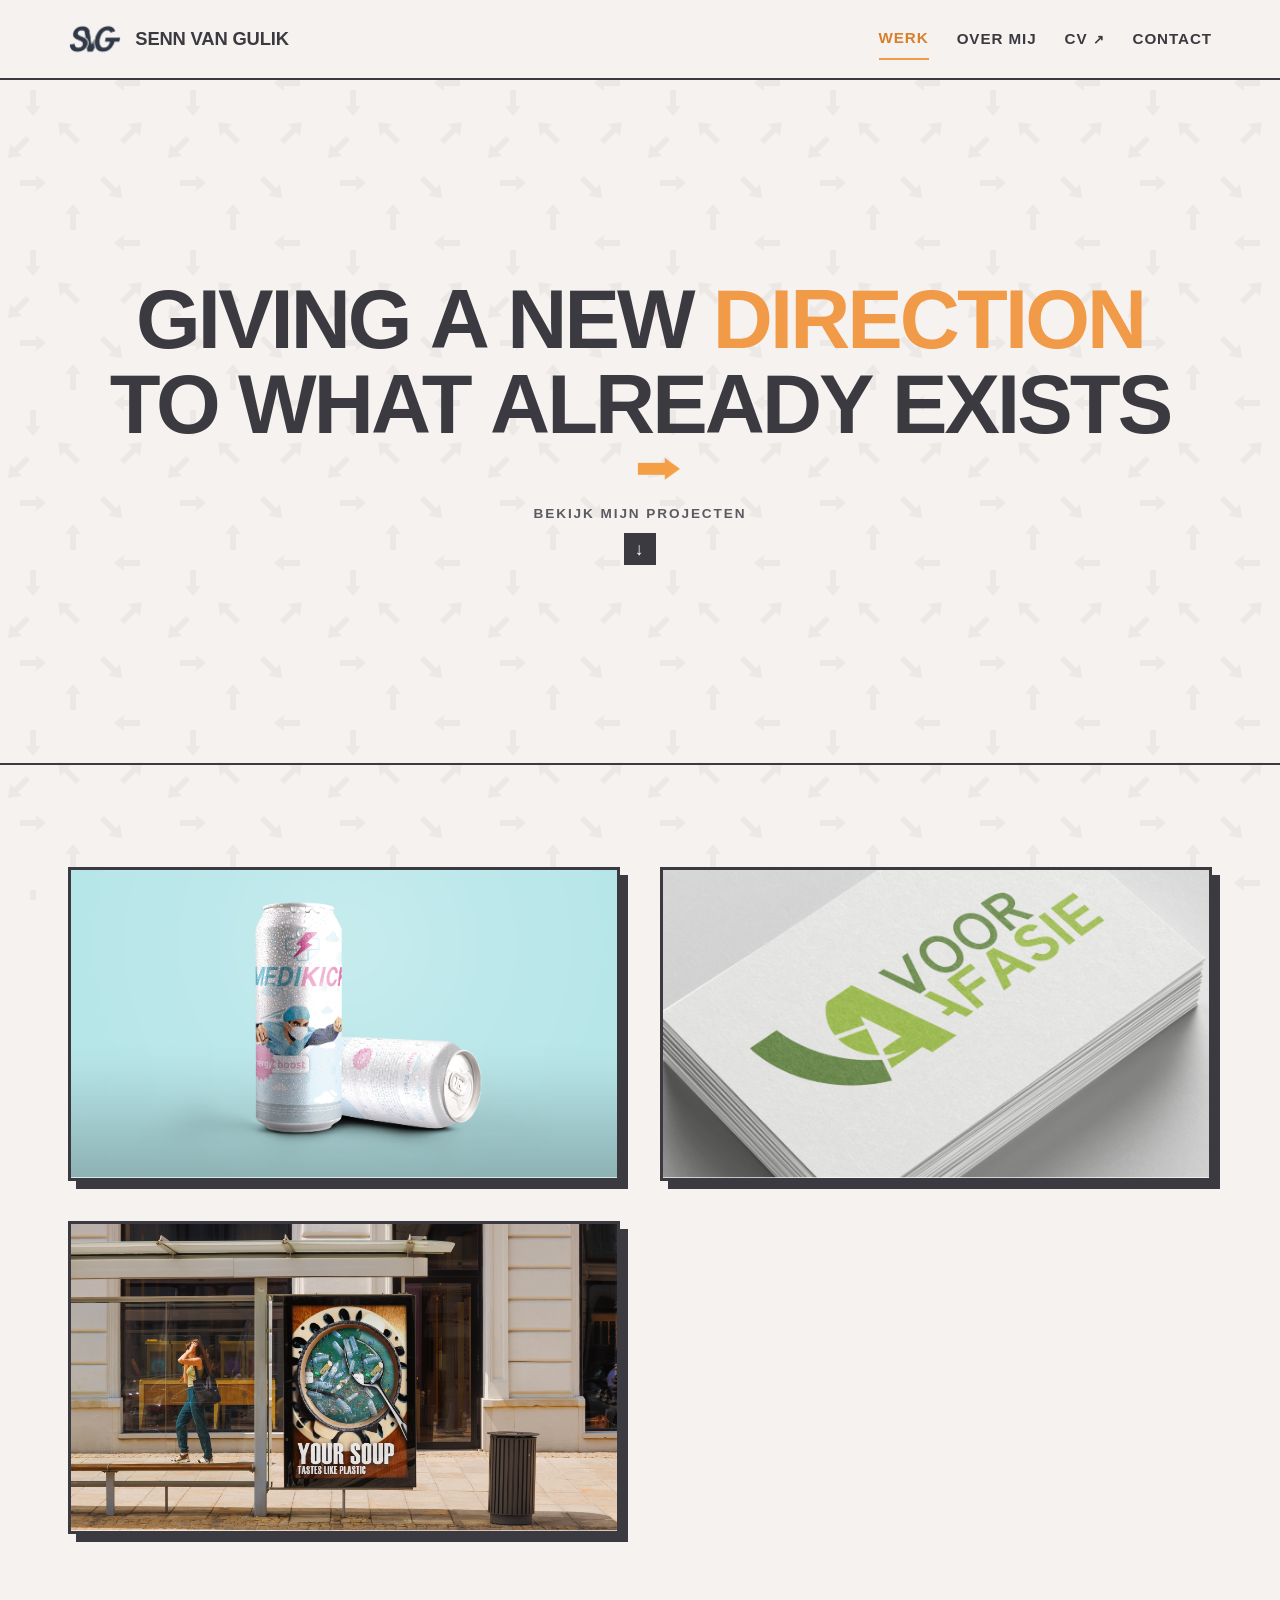
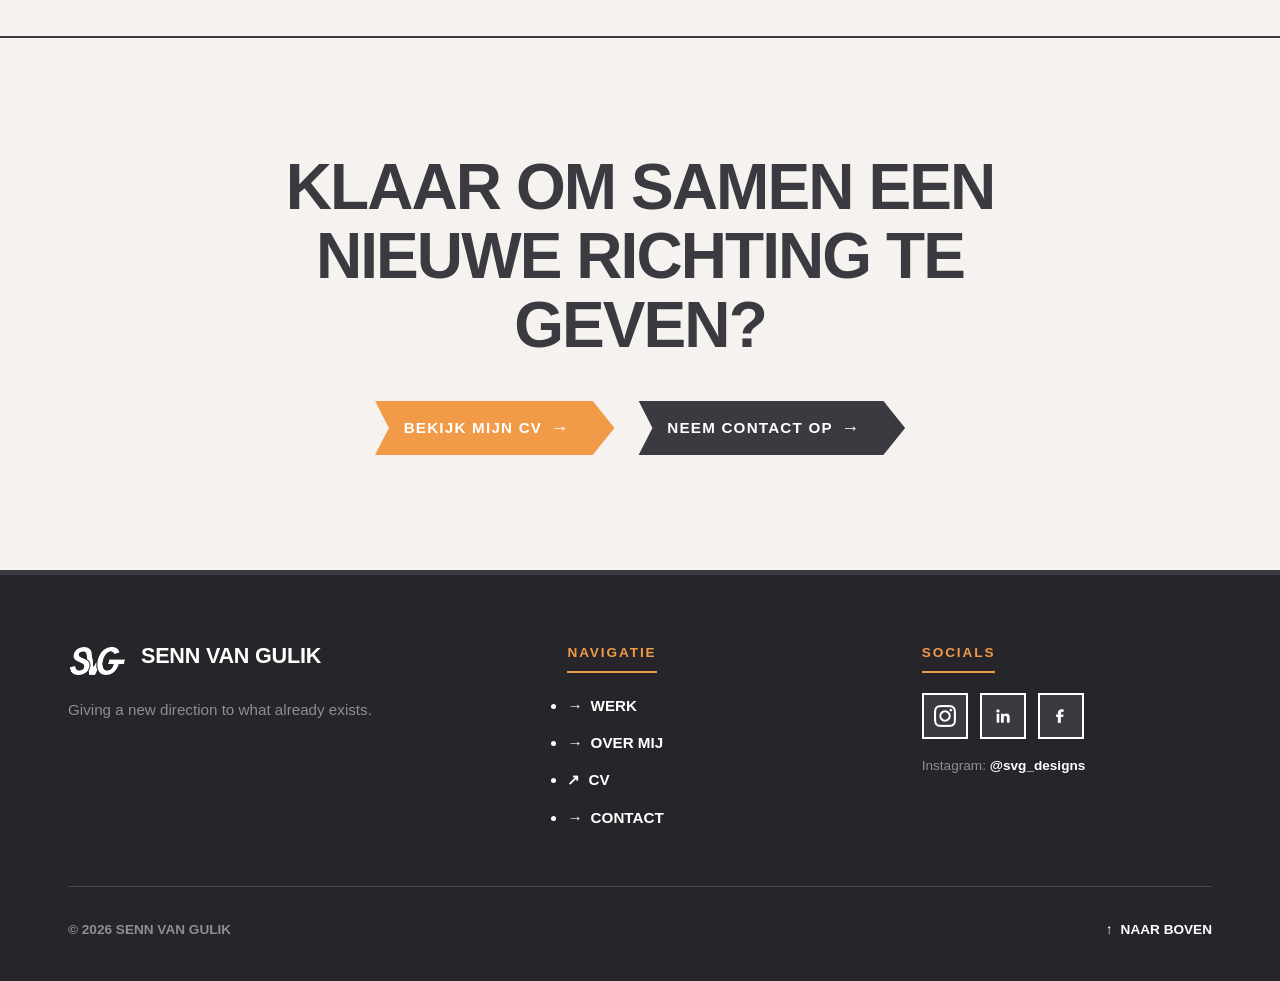
==== index.html @ 73ef1b49 "Add files via upload" ====
<!DOCTYPE html>
<html lang="nl">
<head>
  <meta charset="UTF-8">
  <meta name="viewport" content="width=device-width, initial-scale=1.0">
  <title>Portfolio — Senn van Gulik</title>
  <meta name="description" content="Portfolio van Senn van Gulik. CMD student aan Avans Hogeschool Breda. Branding, logo design en digitale vormgeving.">
  
  <!-- Favicon -->
  <link rel="icon" type="image/png" href="Images/Logo/Logo.png">
  
  <!-- Stylesheet -->
  <link rel="stylesheet" href="css/style.css">
</head>
<body>

  <!-- Site Header (Layout: Logo – name next to logo | Werk – Over mij – CV - contact) -->
  <header class="site-header">
    <div class="container nav-container">
      <!-- Left: Logo – name next to logo -->
      <a href="index.html" class="brand-identity" aria-label="Senn van Gulik Homepage">
        <img src="Images/Logo/Logo.png" alt="SvG Logo" class="brand-logo-img">
        <span class="brand-name">Senn van Gulik</span>
      </a>

      <!-- Right: Werk – Over mij – CV - contact -->
      <nav class="nav-menu-desktop" aria-label="Hoofdnavigatie">
        <a href="#werk" class="nav-item-link active">Werk</a>
        <a href="about.html" class="nav-item-link">Over mij</a>
        <!-- CV Direct Link -->
        <a href="https://drive.google.com/file/d/1XW_Pcqpf7AUBsDqbniWq784pTi9UEm8H/view?usp=sharing" target="_blank" rel="noopener noreferrer" class="nav-item-link cv-link">
          CV <span style="font-size: 0.85em;">↗</span>
        </a>
        <a href="contact.html" class="nav-item-link">Contact</a>
      </nav>

      <!-- Mobile Toggle -->
      <button class="mobile-toggle" aria-label="Menu openen" aria-expanded="false" aria-controls="mobileMenu">
        <span></span>
        <span></span>
        <span></span>
      </button>
    </div>
  </header>

  <!-- Mobile Menu -->
  <div id="mobileMenu" class="mobile-menu" aria-hidden="true">
    <nav class="mobile-nav-links">
      <a href="#werk" class="mobile-nav-item active">Werk</a>
      <a href="about.html" class="mobile-nav-item">Over mij</a>
      <a href="https://drive.google.com/file/d/1XW_Pcqpf7AUBsDqbniWq784pTi9UEm8H/view?usp=sharing" target="_blank" rel="noopener noreferrer" class="mobile-nav-item">
        CV ↗
      </a>
      <a href="contact.html" class="mobile-nav-item">Contact</a>
    </nav>
  </div>

  <main>
    <!-- Center Hero Section: Just the sentence in the center -->
    <section class="hero-center-stage">
      <div class="container">
        <h1 class="hero-statement-center">
          <span class="interactive-word">giving</span> 
          <span class="interactive-word">a</span> 
          <span class="interactive-word">new</span> 
          <span class="interactive-word word-direction">direction</span> 
          <span class="interactive-word">to</span> 
          <span class="interactive-word">what</span> 
          <span class="interactive-word">already</span> 
          <span class="interactive-word">exists</span>
        </h1>

        <a href="#werk" class="scroll-indicator-arrow">
          <span>Bekijk mijn projecten</span>
            <div class="down-arrow-symbol">↓</div>
        </a>
      </div>
    </section>

<!-- PROJECTEN -->
<section id="werk" class="featured-project-section">
  <div class="container project-grid">
    

    <!-- START PROJECT 1 -->
    <article class="project-stage-card">

      <div class="project-visual-column">
        <img 
          src="Images/Projects/Firsdrank blikje/MAIN.png" 
          alt="Medikick 0% suiker frisdrank blikje ontwerp" 
          class="project-visual-img"
        >

        <div class="project-overlay">

          <div class="project-overlay-content">
            <div class="project-overlay-info">

              <h2 class="project-display-title">
                Medikick Frisdrank
              </h2>

              <div class="project-tags-list">
                <span class="tag-brick">verpakkingsontwerp</span>
                <span class="tag-brick">Photoshop</span>
                <span class="tag-brick">Illustrator</span>
              </div>

            </div>

            <a href="project.html" class="btn-arrow-shape btn-arrow-orange">
              <span class="fefef">→</span>
            </a>
          </div>

        </div>
      </div>

    </article>
    <!-- EINDE PROJECT 1 -->


    <!-- START PROJECT 2 -->
    <article class="project-stage-card">

      <div class="project-visual-column">
        <img 
          src="Images/Projects/Voor Afasie/Proces (3).jpg" 
          alt="Logo ontwerp Voor Afasie" 
          class="project-visual-img"
        >

        <div class="project-overlay">

          <div class="project-overlay-content">
            <div class="project-overlay-info">

              <h2 class="project-display-title">
                Voor Afasie logo
              </h2>

              <div class="project-tags-list">
                <span class="tag-brick">Logo design</span>
                <span class="tag-brick">Branding</span>
                <span class="tag-brick">Illustrator</span>
              </div>

            </div>

            <a href="project VoorAfasie.html" class="btn-arrow-shape btn-arrow-orange">
              <span class="fefef">→</span>
            </a>
          </div>

        </div>
      </div>

    </article>
    <!-- EINDE PROJECT 2 -->


    <!-- START PROJECT 3 -->
    <article class="project-stage-card">

      <div class="project-visual-column">
        <img 
          src="Images/Projects/Plastic Soep/MAIN.jpg" 
          alt="Poster STOP plastic soep campagne" 
          class="project-visual-img"
        >

        <div class="project-overlay">

          <div class="project-overlay-content">
            <div class="project-overlay-info">

              <h2 class="project-display-title">
                Plastic Soep campagne
              </h2>

              <div class="project-tags-list">
                <span class="tag-brick">Fotografie</span>
                <span class="tag-brick">Photoshop</span>
                <span class="tag-brick">Illustrator</span>
              </div>

            </div>

            <a href="project soep.html" class="btn-arrow-shape btn-arrow-orange">
              <span class="fefef">→</span>
            </a>
          </div>

        </div>
      </div>

    </article>
    <!-- EINDE PROJECT 3 -->

  </div>
</section>
    
    <!-- Scroll down further: Final CTA Section -->
    <section class="final-cta-section">
      <div class="container">
        <h2 class="final-cta-title">
          Klaar om samen een nieuwe richting te geven?
        </h2>

        <!-- Arrow Shaped Buttons to CV and Contact -->
        <div class="cta-button-group">
          <!-- Button to CV (Google Drive link) -->
          <a 
            href="https://drive.google.com/file/d/1XW_Pcqpf7AUBsDqbniWq784pTi9UEm8H/view?usp=sharing" 
            target="_blank" 
            rel="noopener noreferrer" 
            class="btn-arrow-shape btn-arrow-orange"
          >
            Bekijk mijn CV <span class="btn-arrow-icon">→</span>
          </a>

          <!-- Button to Contact page -->
          <a href="contact.html" class="btn-arrow-shape btn-arrow-dark">
            Neem contact op <span class="btn-arrow-icon">→</span>
          </a>
        </div>
      </div>
    </section>
  </main>

  <!-- Footer (Kept same with social links) -->
  <footer class="site-footer-sharp">
    <div class="container">
      <div class="footer-columns-grid">
        <div>
          <div style="display: flex; align-items: center; gap: 0.85rem; margin-bottom: 1rem;">
            <img src="Images/Logo/Logo.png" alt="SvG Logo" style="height: 42px; filter: brightness(0) invert(1);">
            <div class="footer-brand-title">Senn van Gulik</div>
          </div>
          <p class="footer-brand-text">
            Giving a new direction to what already exists.
          </p>
        </div>

        <div>
          <span class="footer-col-header">Navigatie</span>
          <ul class="footer-nav-links-sharp">
            <li><a href="index.html#werk" class="footer-nav-item"><span>→</span> Werk</a></li>
            <li><a href="about.html" class="footer-nav-item"><span>→</span> Over mij</a></li>
            <li>
              <a href="https://drive.google.com/file/d/1XW_Pcqpf7AUBsDqbniWq784pTi9UEm8H/view?usp=sharing" target="_blank" rel="noopener noreferrer" class="footer-nav-item">
                <span>↗</span> CV
              </a>
            </li>
            <li><a href="contact.html" class="footer-nav-item"><span>→</span> Contact</a></li>
          </ul>
        </div>

        <div>
          <span class="footer-col-header">Socials</span>
          <div class="footer-social-row" style="margin-bottom: 1rem;">
            <a href="https://www.instagram.com/svg_designs/" target="_blank" rel="noopener noreferrer" class="footer-social-sharp-btn" aria-label="Instagram">
              <img src="Images/Icons/Socials_Instagram.png" alt="Instagram">
            </a>
            <a href="https://nl.linkedin.com/in/senn-van-gulik-68927a341" target="_blank" rel="noopener noreferrer" class="footer-social-sharp-btn" aria-label="LinkedIn">
              <img src="Images/Icons/Socials_Linkedin.png" alt="LinkedIn">
            </a>
            <a href="https://www.facebook.com/share/19ZWGFJ9d8/" target="_blank" rel="noopener noreferrer" class="footer-social-sharp-btn" aria-label="Facebook">
              <img src="Images/Icons/Socials_Facebook.png" alt="Facebook">
            </a>
          </div>
          <p style="font-size: 0.85rem; color: var(--color-gray);">
            Instagram: <strong style="color: #FFFFFF;">@svg_designs</strong>
          </p>
        </div>
      </div>

      <div class="footer-bottom-line">
        <div>
          &copy; <span id="yearSpan">2024</span> Senn van Gulik
        </div>
        <a href="#top" id="backToTopBtn" class="back-to-top-sharp">
          <span>↑</span> Naar boven
        </a>
      </div>
    </div>
  </footer>

  <!-- Scripts -->
  <script src="js/projects.js"></script>
  <script src="js/main.js"></script>
  <script>
    document.getElementById('yearSpan').textContent = new Date().getFullYear();
  </script>
</body>
</html>
---- css/style.css ----
/* ==========================================================================
   SENN VAN GULIK — PORTFOLIO DESIGN SYSTEM
   "giving a new direction to what already exists"
   Strictly Zero Rounded Corners | Random Arrow Background | Arrow-Shaped Buttons
   ========================================================================== */

:root {
  /* Styleguide Color Palette */
  --color-orange: #F19A48;
  --color-orange-hover: #F2BE90;
  --color-orange-dark: #D87F2B;
  
  --color-dark: #3A3A40;
  --color-dark-deep: #25252A;
  --color-dark-muted: #5A5A62;
  
  --color-bg: #F5F2EF;
  --color-bg-alt: #EAE6E1;
  --color-surface: #FFFFFF;
  --color-surface-tint: #EFECDB;
  
  --color-gray: #8F8E91;
  --color-border: #3A3A40;
  --color-border-subtle: rgba(58, 58, 64, 0.18);

  /* Typography */
  --font-main: 'Segoe UI Variable', 'Segoe UI', -apple-system, BlinkMacSystemFont, Arial, sans-serif;
  
  /* Layout */
  --container-max: 1240px;
  --container-pad: clamp(1.25rem, 4vw, 3rem);
  --header-height: 80px;

  /* Transitions */
  --transition-fast: 0.18s cubic-bezier(0.2, 0, 0, 1);
  --transition-normal: 0.3s cubic-bezier(0.2, 0, 0, 1);
}

::-moz-selection { /* Code for Firefox */
  color: #F19A48;
  background: #3A3A40;
}

::selection {
  color: #F19A48;
  background: #3A3A40;
}
/* ==========================================================================
   GLOBAL RESET — STRICT ZERO BORDER RADIUS
   ========================================================================== */
*, *::before, *::after {
  box-sizing: border-box;
  margin: 0;
  padding: 0;
  border-radius: 0 !important; /* No rounded corners anywhere */
}

html {
  font-size: 16px;
  scroll-behavior: smooth;
  -webkit-text-size-adjust: 100%;
  background-color: var(--color-bg);
}

body {
  font-family: var(--font-main);
  background-color: var(--color-bg);
  color: var(--color-dark);
  line-height: 1.6;
  font-weight: 400;
  overflow-x: hidden;
  min-height: 100vh;
  display: flex;
  flex-direction: column;
  position: relative;
}

/* ==========================================================================
   BACKGROUND: PATTERN OF ARROWS POINTING IN RANDOM DIRECTIONS
   ========================================================================== */
body::before {
  content: '';
  position: fixed;
  inset: 0;
  /* SVG pattern containing arrows pointing in multiple random directions: up, down, left, right, diagonals */
  background-image: url("data:image/svg+xml,%3Csvg xmlns='http://www.w3.org/2000/svg' width='160' height='160' viewBox='0 0 160 160'%3E%3Cg fill='%233A3A40' opacity='0.055'%3E%3C!-- Arrow 1: Pointing Right --%3E%3Cpath d='M20 20 L36 20 L36 15 L46 23 L36 31 L36 26 L20 26 Z'/%3E%3C!-- Arrow 2: Pointing Down-Right (Diagonal) --%3E%3Cpath d='M100 20 L112 32 L108 36 L122 38 L120 24 L116 28 L104 16 Z'/%3E%3C!-- Arrow 3: Pointing Up --%3E%3Cpath d='M70 70 L70 54 L65 54 L73 44 L81 54 L76 54 L76 70 Z'/%3E%3C!-- Arrow 4: Pointing Left --%3E%3Cpath d='M140 80 L124 80 L124 75 L114 83 L124 91 L124 86 L140 86 Z'/%3E%3C!-- Arrow 5: Pointing Down --%3E%3Cpath d='M30 90 L30 106 L25 106 L33 116 L41 106 L36 106 L36 90 Z'/%3E%3C!-- Arrow 6: Pointing Up-Left (Diagonal) --%3E%3Cpath d='M80 140 L68 128 L72 124 L58 122 L60 136 L64 132 L76 144 Z'/%3E%3C!-- Arrow 7: Pointing Up-Right (Diagonal) --%3E%3Cpath d='M120 140 L132 128 L128 124 L142 122 L140 136 L136 132 L124 144 Z'/%3E%3C!-- Arrow 8: Pointing Down-Left (Diagonal) --%3E%3Cpath d='M30 140 L18 152 L22 156 L8 158 L10 144 L14 148 L26 136 Z'/%3E%3C/g%3E%3C/svg%3E");
  background-repeat: repeat;
  background-size: 160px 160px;
  pointer-events: none;
  z-index: 0;
}

main, header, footer, section {
  position: relative;
  z-index: 1;
}

img, picture, svg, video {
  display: block;
  max-width: 100%;
  height: auto;
}

a {
  color: inherit;
  text-decoration: none;
  transition: color var(--transition-fast), background-color var(--transition-fast);
}

button, input, textarea, select {
  font: inherit;
  color: inherit;
  border: none;
  background: none;
}

button {
  cursor: pointer;
}

/* Accessibility Focus */
:focus-visible {
  outline: 3px solid var(--color-orange) !important;
  outline-offset: 2px !important;
}

/* Container */
.container {
  width: 100%;
  max-width: var(--container-max);
  margin-inline: auto;
  padding-inline: var(--container-pad);
}

/* ==========================================================================
   HEADER (EXACT LAYOUT: Logo – name next to logo | Werk – Over mij – CV - contact)
   ========================================================================== */
.site-header {
  position: sticky;
  top: 0;
  z-index: 200;
  height: var(--header-height);
  background: rgba(245, 242, 239, 0.96);
  border-bottom: 2px solid var(--color-border);
  backdrop-filter: blur(10px);
}

.nav-container {
  height: 100%;
  display: flex;
  align-items: center;
  justify-content: space-between;
}

/* Left: Logo – name next to logo */
.brand-identity {
  display: flex;
  align-items: center;
  gap: 0.85rem;
}

.brand-logo-img {
  height: 38px;
  width: auto;
  object-fit: contain;
  transition: transform var(--transition-fast);
}

.brand-identity:hover .brand-logo-img {
  transform: rotate(180deg); /* Unexpected directional twist */
}

.brand-name {
  font-size: 1.15rem;
  font-weight: 900;
  text-transform: uppercase;
  letter-spacing: -0.01em;
  color: var(--color-dark);
}

/* Right: Werk – Over mij – CV – contact */
.nav-menu-desktop {
  display: flex;
  align-items: center;
  gap: 1.75rem;
}

.nav-item-link {
  font-size: 0.95rem;
  font-weight: 800;
  text-transform: uppercase;
  letter-spacing: 0.06em;
  color: var(--color-dark);
  position: relative;
  padding-block: 0.5rem;
  transition: color var(--transition-fast);
}

.nav-item-link:hover {
  color: var(--color-orange);
}

.nav-item-link.active {
  color: var(--color-orange-dark);
  border-bottom: 2px solid var(--color-orange);
}

.nav-item-link.cv-link {
  color: var(--color-dark);
}

.nav-item-link.cv-link:hover {
  color: var(--color-orange);
}

/* Mobile Toggle */
.mobile-toggle {
  display: none;
  width: 44px;
  height: 44px;
  padding: 10px;
  flex-direction: column;
  justify-content: space-between;
  border: 2px solid var(--color-dark);
  background: var(--color-surface);
}

.mobile-toggle span {
  display: block;
  height: 3px;
  width: 100%;
  background-color: var(--color-dark);
  transition: transform var(--transition-fast), opacity var(--transition-fast);
}

.mobile-toggle.is-active span:nth-child(1) {
  transform: translateY(7px) rotate(45deg);
}
.mobile-toggle.is-active span:nth-child(2) {
  opacity: 0;
}
.mobile-toggle.is-active span:nth-child(3) {
  transform: translateY(-7px) rotate(-45deg);
}

/* Mobile Drawer */
.mobile-menu {
  position: fixed;
  top: var(--header-height);
  left: 0;
  right: 0;
  bottom: 0;
  background: var(--color-bg);
  border-top: 2px solid var(--color-dark);
  z-index: 190;
  display: flex;
  flex-direction: column;
  padding: 2.5rem var(--container-pad);
  transform: translateX(100%);
  transition: transform var(--transition-normal);
  overflow-y: auto;
}

.mobile-menu.is-open {
  transform: translateX(0);
}

.mobile-nav-links {
  display: flex;
  flex-direction: column;
  gap: 1rem;
}

.mobile-nav-item {
  font-size: 1.6rem;
  font-weight: 900;
  text-transform: uppercase;
  color: var(--color-dark);
  padding: 0.85rem 1.25rem;
  border: 2px solid var(--color-dark);
  background: var(--color-surface);
  display: flex;
  align-items: center;
  justify-content: space-between;
}

.mobile-nav-item.active {
  background: var(--color-dark);
  color: #FFFFFF;
}

/* ==========================================================================
   BUTTONS: SHAPED AS ARROWS THAT FLIP DIRECTION ON HOVER
   ========================================================================== */

/* The button container is shaped like an arrow pointing to the RIGHT */
.btn-arrow-shape {
  display: inline-flex;
  align-items: center;
  justify-content: center;
  position: relative;
  padding: 0.95rem 2.8rem 0.95rem 1.8rem;
  font-size: 0.95rem;
  font-weight: 900;
  text-transform: uppercase;
  letter-spacing: 0.08em;
  border: none;
  cursor: pointer;
  user-select: none;
  /* Arrow shape pointing RIGHT */
  clip-path: polygon(0% 0%, calc(100% - 22px) 0%, 100% 50%, calc(100% - 22px) 100%, 0% 100%, 14px 50%);
  transition: transform 0.26s cubic-bezier(0.34, 1.56, 0.64, 1), 
              clip-path 0.26s cubic-bezier(0.34, 1.56, 0.64, 1), 
              background-color var(--transition-fast), 
              color var(--transition-fast);
}

.btn-arrow-orange {
  background-color: var(--color-orange);
  color: #FFFFFF;
}

.btn-arrow-dark {
  background-color: var(--color-dark);
  color: #FFFFFF;
}

/* UNEXPECTED RESULT: On hover, the arrow shape FLIPS TO POINT IN THE OPPOSITE DIRECTION (LEFT)! */
.btn-arrow-shape:hover {
  /* Morph arrow shape from pointing RIGHT to pointing LEFT */
  clip-path: polygon(22px 0%, 100% 0%, calc(100% - 14px) 50%, 100% 100%, 22px 100%, 0% 50%);
  padding: 0.95rem 1.8rem 0.95rem 2.8rem;
  transform: translateX(-4px);
}

.btn-arrow-orange:hover {
  background-color: var(--color-dark);
  color: var(--color-orange);
}

.btn-arrow-dark:hover {
  background-color: var(--color-orange);
  color: var(--color-dark);
}

.btn-arrow-shape .btn-arrow-icon {
  display: inline-block;
  margin-left: 0.5rem;
  font-size: 1.2em;
  line-height: 1;
  transition: transform 0.26s cubic-bezier(0.34, 1.56, 0.64, 1);
}

/* The arrow glyph inside also flips 180 degrees */
.btn-arrow-shape:hover .btn-arrow-icon {
  transform: rotate(180deg);
}

/* ==========================================================================
   LANDING PAGE: CENTER HERO ("giving a new direction to what already exists")
   ========================================================================== */
.hero-center-stage {
  min-height: calc(85vh - var(--header-height));
  display: flex;
  align-items: center;
  justify-content: center;
  text-align: center;
  padding-block: 4rem;
  border-bottom: 2px solid var(--color-border);
  position: relative;
}

.hero-statement-center {
  font-size: clamp(2.8rem, 6.5vw, 6.2rem);
  font-weight: 900;
  line-height: 1.02;
  letter-spacing: -0.035em;
  text-transform: uppercase;
  color: var(--color-dark);
  max-width: 1080px;
  margin-inline: auto;
}

/* Interactive Unexpected Direction Shifts on Words */
.interactive-word {
  display: inline-block;
  position: relative;
  transition: transform 0.22s cubic-bezier(0.34, 1.56, 0.64, 1), color var(--transition-fast);
  cursor: default;
}

.interactive-word:hover {
  color: var(--color-orange);
  transform: translateY(-8px) rotate(-3deg);
}

.interactive-word.word-direction {
  color: var(--color-orange);
  position: relative;
}

.interactive-word.word-direction:hover {
  transform: scale(1.06) rotate(4deg);
  color: var(--color-dark);
}

.scroll-indicator-arrow {
  margin-top: 3.5rem;
  display: inline-flex;
  flex-direction: column;
  align-items: center;
  gap: 0.5rem;
  font-size: 0.85rem;
  font-weight: 900;
  text-transform: uppercase;
  letter-spacing: 0.14em;
  color: var(--color-dark-muted);
}

.scroll-indicator-arrow .down-arrow-symbol {
  width: 32px;
  height: 32px;
  background: var(--color-dark);
  color: #FFFFFF;
  display: flex;
  align-items: center;
  justify-content: center;
  font-size: 1.1rem;
  transition: transform var(--transition-fast), background-color var(--transition-fast);
}

.scroll-indicator-arrow:hover .down-arrow-symbol {
  background: var(--color-orange);
  transform: translateY(6px);
}

/* ==========================================================================
   FEATURED PROJECT SECTION — VISUELE PROJECT CARDS
   ========================================================================== */

.featured-project-section {
  padding-block: clamp(4rem, 8vw, 7rem);
  border-bottom: 2px solid var(--color-border);
}

.featured-project-section .container {
  display: grid;
  grid-template-columns: 1fr;
  gap: 2.5rem;
}

.project-section-tag {
  display: inline-block;
  font-size: 0.8rem;
  font-weight: 900;
  text-transform: uppercase;
  letter-spacing: 0.16em;
  background: var(--color-dark);
  color: #FFFFFF;
  padding: 0.35rem 0.85rem;
  margin-bottom: 1.5rem;
}

@media (min-width: 900px) {
  .featured-project-section .container {
    grid-template-columns: repeat(2, minmax(0, 1fr));
    gap: 2.5rem;
  }
}

/* ==========================================================================
   PROJECT HEADING
   ========================================================================== */

.projects-heading {
  margin-bottom: 3.5rem;
  max-width: 800px;
}

.projects-heading .project-section-tag {
  margin-bottom: 1rem;
}

.projects-heading .project-display-title {
  font-size: clamp(2.5rem, 5vw, 4.5rem);
  margin-bottom: 0.8rem;
}

.projects-heading p {
  max-width: 650px;
  font-size: 1.1rem;
  line-height: 1.6;
  color: var(--color-dark-muted);
}

/* ==========================================================================
   PROJECT CARD
   ========================================================================== */

.project-stage-card {
  position: relative;

  background: var(--color-surface);
  border: 3px solid var(--color-dark);
  box-shadow: 8px 8px 0 var(--color-dark);

  overflow: hidden;
  min-width: 0;
}

/* ==========================================================================
   PROJECT IMAGE
   ========================================================================== */

.project-visual-column {
  position: relative;

  width: 100%;
  aspect-ratio: 16 / 9;

  background: #19191C;

  overflow: hidden;
}

.project-visual-img {
  width: 100%;
  height: 100%;

  object-fit: cover;

  display: block;

  transition: transform 0.4s cubic-bezier(0.2, 0, 0, 1);
}

.project-stage-card:hover .project-visual-img {
  transform: scale(1.04);
}

/* ==========================================================================
   WITTE HOVER KAART
   ========================================================================== */

.project-overlay {
  position: absolute;

  left: 0;
  right: 0;
  bottom: 0;

  background: var(--color-surface);

  padding: 1.25rem 1.5rem;

  transform: translateY(100%);

  transition: transform 0.35s cubic-bezier(0.2, 0, 0, 1);

  z-index: 2;
}

.project-stage-card:hover .project-overlay {
  transform: translateY(0);
}

/* Inhoud van de witte kaart */
.project-overlay-content {
  display: flex;
  align-items: center;
  justify-content: space-between;

  gap: 1.5rem;
}

/* Linkerkant: titel + tags */
.project-overlay-info {
  min-width: 0;
  flex: 1;
}

/* ==========================================================================
   PROJECT TITLE
   ========================================================================== */

.project-display-title {
  font-size: clamp(1.5rem, 2.5vw, 2.4rem);

  font-weight: 900;
  text-transform: uppercase;

  letter-spacing: -0.025em;
  line-height: 1.05;

  color: var(--color-dark);

  margin-bottom: 0.65rem;
}

/* ==========================================================================
   PROJECT TAGS
   ========================================================================== */

.project-tags-list {
  display: flex;
  flex-wrap: wrap;

  gap: 0.35rem;

  margin-bottom: 0;
}

.tag-brick {
  font-size: 0.58rem;

  font-weight: 900;
  text-transform: uppercase;
  letter-spacing: 0.07em;

  padding: 0.25rem 0.5rem;

  background: var(--color-bg);
  color: var(--color-dark);

  border: 1px solid var(--color-dark);
}

/* ==========================================================================
   PIJL
   ========================================================================== */

/*
   We gebruiken dezelfde bestaande arrow-button stijl,
   maar maken hem compact zodat hij alleen als pijl werkt.
*/

.project-overlay .btn-arrow-shape {
  flex: 0 0 auto;

  width: 52px;
  height: 52px;

  padding: 0;

  font-size: 0;

  clip-path: polygon(
    0% 0%,
    calc(100% - 16px) 0%,
    100% 50%,
    calc(100% - 16px) 100%,
    0% 100%,
    12px 50%
  );
}

.project-overlay .btn-arrow-icon {
  margin: 0;

  font-size: 1.35rem;
}

/* Bestaande hover-stijl van je pijl behouden */
.project-overlay .btn-arrow-shape:hover {
  padding: 0;

  clip-path: polygon(
    16px 0%,
    100% 0%,
    calc(100% - 12px) 50%,
    100% 100%,
    16px 100%,
    0% 50%
  );
}

/* ==========================================================================
   MOBILE
   ========================================================================== */

@media (max-width: 700px) {

  .featured-project-section .container {
    gap: 2rem;
  }

  .project-visual-column {
    aspect-ratio: 16 / 10;
  }

  /*
     Op touchscreens is hover niet beschikbaar.
     Daarom staat de witte informatiekaart standaard zichtbaar.
  */
  .project-overlay {
    transform: translateY(0);
  }

  .project-display-title {
    font-size: 1.7rem;
  }

  .project-overlay-content {
    gap: 1rem;
  }

  .project-overlay .btn-arrow-shape {
    width: 46px;
    height: 46px;
  }
}

.tag-brick {
  font-size: 0.55rem;

  font-weight: 900;
  text-transform: uppercase;
  letter-spacing: 0.08em;

  padding: 0.25rem 0.5rem;

  background: var(--color-bg);
  color: var(--color-dark);

  border: 1px solid var(--color-dark);
}

/* ==========================================================================
   TABLET
   ========================================================================== */

@media (max-width: 1099px) {

  .featured-project-section .container {
    grid-template-columns: 1fr;
  }

  .project-stage-card {
    grid-template-columns: 0.9fr 1.1fr;
  }
}

/* ==========================================================================
   MOBILE
   ========================================================================== */

@media (max-width: 700px) {

  .project-stage-card {
    grid-template-columns: 1fr;
  }

  .project-visual-column {
    border-right: none;
    border-bottom: 3px solid var(--color-dark);

    aspect-ratio: 16 / 9;
    min-height: 0;
  }

  .project-content-column {
    padding: 1.5rem;
  }

  .project-display-title {
    font-size: 1.8rem;
  }

  .project-display-lead {
    font-size: 0.9rem;
  }
}

.tag-brick {
  font-size: 0.75rem;
  font-weight: 900;
  text-transform: uppercase;
  letter-spacing: 0.08em;
  padding: 0.35rem 0.75rem;
  background: var(--color-bg);
  color: var(--color-dark);
  border: 1px solid var(--color-dark);
}

/* ==========================================================================
   CTA SECTION ("Klaar om jouw merk een nieuwe richting te geven?")
   ========================================================================== */
.final-cta-section {
  padding-block: clamp(4.5rem, 9vw, 8rem);
  text-align: center;
  border-bottom: 2px solid var(--color-border);
}

.final-cta-title {
  font-size: clamp(2.4rem, 5vw, 4.4rem);
  font-weight: 900;
  text-transform: uppercase;
  letter-spacing: -0.03em;
  line-height: 1.08;
  color: var(--color-dark);
  max-width: 900px;
  margin-inline: auto;
  margin-bottom: 2.5rem;
}

.cta-button-group {
  display: flex;
  justify-content: center;
  align-items: center;
  flex-wrap: wrap;
  gap: 1.5rem;
}

/* ==========================================================================
   ABOUT ME PAGE: TRANSPARENT ME.PNG (NO SQUARE, NO FRAME, NO BACKGROUND SHAPE)
   ========================================================================== */
.about-stage-section {
  padding-block: clamp(3rem, 6vw, 5.5rem);
  border-bottom: 2px solid var(--color-border);
}

.about-columns {
  display: grid;
  grid-template-columns: 1fr;
  gap: 3.5rem;
  align-items: center;
}

@media (min-width: 900px) {
  .about-columns {
    grid-template-columns: 0.9fr 1.1fr;
    gap: 4.5rem;
  }
}

/* The transparent cutout of Me.png sitting freely on the canvas */
.about-me-image-wrap {
  display: flex;
  justify-content: center;
  align-items: center;
  position: relative;
  /* Absolutely no background, border, frame or square */
  background: transparent !important;
  border: none !important;
  box-shadow: none !important;
}

.about-me-cutout {
  width: 100%;
  max-width: 440px;
  height: auto;
  max-height: 560px;
  object-fit: contain;
  /* Pure transparent cutout */
  background: transparent !important;
  border: none !important;
  box-shadow: none !important;
  filter: drop-shadow(8px 12px 0px rgba(58, 58, 64, 0.16));
  transition: transform var(--transition-fast), filter var(--transition-fast);
}

.about-me-cutout:hover {
  transform: scale(1.02);
  filter: drop-shadow(10px 16px 0px rgba(241, 154, 72, 0.25));
}

.about-text-content {
  display: flex;
  flex-direction: column;
}

.about-display-name {
  font-size: clamp(2.6rem, 5vw, 4.2rem);
  font-weight: 900;
  text-transform: uppercase;
  letter-spacing: -0.025em;
  color: var(--color-dark);
  line-height: 1.05;
  margin-bottom: 0.5rem;
}

.about-subline {
  font-size: 1.15rem;
  font-weight: 800;
  text-transform: uppercase;
  color: var(--color-orange-dark);
  letter-spacing: 0.08em;
  margin-bottom: 1.75rem;
}

.about-human-copy {
  font-size: 1.1rem;
  line-height: 1.75;
  color: var(--color-dark);
  display: flex;
  flex-direction: column;
  gap: 1.25rem;
  margin-bottom: 2.25rem;
}

/* ==========================================================================
   PROJECT DETAIL PAGE (SINGLE PROJECT CASE STUDY)
   ========================================================================== */
.project-detail-body {
  padding-block: clamp(3rem, 6vw, 5rem);
  border-bottom: 2px solid var(--color-border);
}

.back-to-home-link {
  display: inline-flex;
  align-items: center;
  gap: 0.5rem;
  font-weight: 900;
  font-size: 0.9rem;
  text-transform: uppercase;
  color: var(--color-dark);
  margin-bottom: 2rem;
}

.back-to-home-link:hover {
  color: var(--color-orange);
}

.detail-specs-grid {
  display: grid;
  grid-template-columns: repeat(2, 1fr);
  gap: 1px;
  background: var(--color-dark);
  border: 2px solid var(--color-dark);
  margin-bottom: 3.5rem;
}

@media (min-width: 768px) {
  .detail-specs-grid {
    grid-template-columns: repeat(4, 1fr);
  }
}

.detail-spec-cell {
  background: var(--color-surface);
  padding: 1.25rem 1.5rem;
  display: flex;
  flex-direction: column;
}

.detail-spec-cell .label {
  font-size: 0.725rem;
  font-weight: 900;
  text-transform: uppercase;
  letter-spacing: 0.12em;
  color: var(--color-orange-dark);
  margin-bottom: 0.35rem;
}

.detail-spec-cell .val {
  font-size: 1.05rem;
  font-weight: 900;
  color: var(--color-dark);
}

.detail-main-media {
  background: #19191C;
  border: 3px solid var(--color-dark);
  box-shadow: 8px 8px 0 var(--color-dark);
  padding: 3rem;
  margin-bottom: 4rem;
  display: flex;
  justify-content: center;
}

.detail-main-media img {
  max-height: 640px;
  object-fit: contain;
}

.detail-story-grid {
  display: grid;
  grid-template-columns: 1fr;
  gap: 2.5rem;
  margin-bottom: 4.5rem;
}

@media (min-width: 860px) {
  .detail-story-grid {
    grid-template-columns: 1fr 1fr;
    gap: 3.5rem;
  }
}

.story-card {
  background: var(--color-surface);
  border: 2px solid var(--color-dark);
  box-shadow: 6px 6px 0 var(--color-dark);
  padding: 2.5rem;
}

.story-card h2 {
  font-size: 1.45rem;
  font-weight: 900;
  text-transform: uppercase;
  color: var(--color-dark);
  margin-bottom: 1rem;
  border-bottom: 2px solid var(--color-dark);
  padding-bottom: 0.5rem;
}

.story-card p {
  font-size: 1.05rem;
  line-height: 1.75;
  color: var(--color-dark);
}

.process-gallery-grid {
  display: grid;
  grid-template-columns: 1fr;
  gap: 2.5rem;
}

@media (min-width: 768px) {
  .process-gallery-grid {
    grid-template-columns: 1fr 1fr;
  }
}

.gallery-card {
  background: var(--color-surface);
  border: 2px solid var(--color-dark);
  box-shadow: 6px 6px 0 var(--color-dark);
  display: flex;
  flex-direction: column;
}

.gallery-card img {
  width: 100%;
  height: auto;
  border-bottom: 2px solid var(--color-dark);
}

.gallery-card p {
  padding: 1.25rem 1.5rem;
  font-size: 0.95rem;
  font-weight: 700;
  color: var(--color-dark);
}

/* ==========================================================================
   CONTACT PAGE
   ========================================================================== */
.contact-grid-section {
  padding-block: clamp(3rem, 6vw, 5.5rem);
  border-bottom: 2px solid var(--color-border);
}

.contact-layout {
  display: grid;
  grid-template-columns: 1fr;
  gap: 3.5rem;
}

@media (min-width: 900px) {
  .contact-layout {
    grid-template-columns: 1fr 1.1fr;
    gap: 4.5rem;
  }
}

.contact-links-list {
  display: flex;
  flex-direction: column;
  gap: 1rem;
  margin-top: 2rem;
}

.contact-item-box {
  display: flex;
  align-items: center;
  gap: 1.25rem;
  padding: 1.25rem 1.5rem;
  background: var(--color-surface);
  border: 2px solid var(--color-dark);
  box-shadow: 4px 4px 0 var(--color-dark);
  transition: all var(--transition-fast);
}

.contact-item-box:hover {
  transform: translate(-2px, -2px);
  box-shadow: 6px 6px 0 var(--color-orange);
  border-color: var(--color-orange);
}

.contact-item-box .icon {
  width: 44px;
  height: 44px;
  background: var(--color-dark);
  color: var(--color-orange);
  display: flex;
  align-items: center;
  justify-content: center;
  font-size: 1.25rem;
  font-weight: 900;
}

.contact-item-box .icon img {
  width: 22px;
  height: 22px;
  object-fit: contain;
  filter: brightness(0) invert(1);
}

.contact-item-box .texts .label {
  font-size: 0.725rem;
  font-weight: 900;
  text-transform: uppercase;
  color: var(--color-orange-dark);
}

.contact-item-box .texts .val {
  font-size: 1.1rem;
  font-weight: 900;
  color: var(--color-dark);
}

/* Contact Form */
.contact-form-container {
  background: var(--color-surface);
  border: 3px solid var(--color-dark);
  box-shadow: 7px 7px 0 var(--color-dark);
  padding: clamp(2rem, 4vw, 3rem);
}

.form-group-field {
  margin-bottom: 1.5rem;
  display: flex;
  flex-direction: column;
  gap: 0.4rem;
}

.form-group-field label {
  font-size: 0.85rem;
  font-weight: 900;
  text-transform: uppercase;
  color: var(--color-dark);
}

.form-group-field input, .form-group-field select, .form-group-field textarea {
  width: 100%;
  padding: 0.95rem 1.15rem;
  background: var(--color-bg);
  border: 2px solid var(--color-dark);
  color: var(--color-dark);
  font-weight: 700;
}

.form-group-field input:focus, .form-group-field select:focus, .form-group-field textarea:focus {
  background: #FFFFFF;
  border-color: var(--color-orange);
  outline: none;
}

.form-group-field textarea {
  min-height: 140px;
  resize: vertical;
}

/* ==========================================================================
   FOOTER (UNIFIED, KEPT AS REQUESTED)
   ========================================================================== */
.site-footer-sharp {
  margin-top: auto;
  background: var(--color-dark-deep);
  color: #FFFFFF;
  border-top: 3px solid var(--color-dark);
  padding-block: 4rem 2.5rem;
}

.footer-columns-grid {
  display: grid;
  grid-template-columns: 1fr;
  gap: 3rem;
  margin-bottom: 3.5rem;
}

@media (min-width: 768px) {
  .footer-columns-grid {
    grid-template-columns: 1.5fr 1fr 1fr;
    gap: 4rem;
  }
}

.footer-brand-title {
  font-size: 1.35rem;
  font-weight: 900;
  text-transform: uppercase;
  letter-spacing: -0.01em;
  margin-bottom: 0.5rem;
}

.footer-brand-text {
  color: var(--color-gray);
  font-size: 0.95rem;
  line-height: 1.6;
  max-width: 320px;
}

.footer-col-header {
  font-size: 0.85rem;
  font-weight: 900;
  text-transform: uppercase;
  letter-spacing: 0.14em;
  color: var(--color-orange);
  margin-bottom: 1.25rem;
  border-bottom: 2px solid var(--color-orange);
  padding-bottom: 0.4rem;
  display: inline-block;
}

.footer-nav-links-sharp {
  display: flex;
  flex-direction: column;
  gap: 0.75rem;
}

.footer-nav-item {
  color: #FFFFFF;
  font-size: 0.95rem;
  font-weight: 700;
  text-transform: uppercase;
  display: flex;
  align-items: center;
  gap: 0.5rem;
  transition: all var(--transition-fast);
}

.footer-nav-item:hover {
  color: var(--color-orange);
  transform: translateX(4px);
}

.footer-social-row {
  display: flex;
  gap: 0.75rem;
}

.footer-social-sharp-btn {
  width: 46px;
  height: 46px;
  border: 2px solid #FFFFFF;
  background: var(--color-dark);
  display: flex;
  align-items: center;
  justify-content: center;
  transition: all var(--transition-fast);
}

.footer-social-sharp-btn img {
  width: 22px;
  height: 22px;
  object-fit: contain;
  filter: brightness(0) invert(1);
}

.footer-social-sharp-btn:hover {
  background: var(--color-orange);
  border-color: var(--color-orange);
  transform: translate(-2px, -2px);
  box-shadow: 3px 3px 0 #FFFFFF;
}

.footer-bottom-line {
  display: flex;
  flex-direction: column;
  gap: 1rem;
  align-items: center;
  justify-content: space-between;
  padding-top: 2rem;
  border-top: 1px solid rgba(255, 255, 255, 0.15);
  font-size: 0.85rem;
  font-weight: 700;
  color: var(--color-gray);
  text-transform: uppercase;
}

@media (min-width: 640px) {
  .footer-bottom-line {
    flex-direction: row;
  }
}

.back-to-top-sharp {
  display: inline-flex;
  align-items: center;
  gap: 0.5rem;
  color: #FFFFFF;
  font-weight: 800;
  cursor: pointer;
}

.back-to-top-sharp:hover {
  color: var(--color-orange);
}

/* Responsive */
@media (max-width: 860px) {
  .nav-menu-desktop {
    display: none;
  }
  .mobile-toggle {
    display: flex;
  }
}

/* ==========================================================================
   CUSTOM MOUSE ARROW — FOLLOWS CURSOR
   ========================================================================== */

.cursor-arrow {
  position: fixed;
  top: 0;
  left: 0;
  width: 42px;
  height: 42px;
  pointer-events: none;
  z-index: 9999;
  transform-origin: center center;
  will-change: transform;
  user-select: none;
}

.cursor-arrow img {
  width: 100%;
  height: 100%;
  object-fit: contain;
  pointer-events: none;
}

/* Disable custom cursor on touch devices */
@media (hover: none), (pointer: coarse) {
  .cursor-arrow {
    display: none;
  }
}
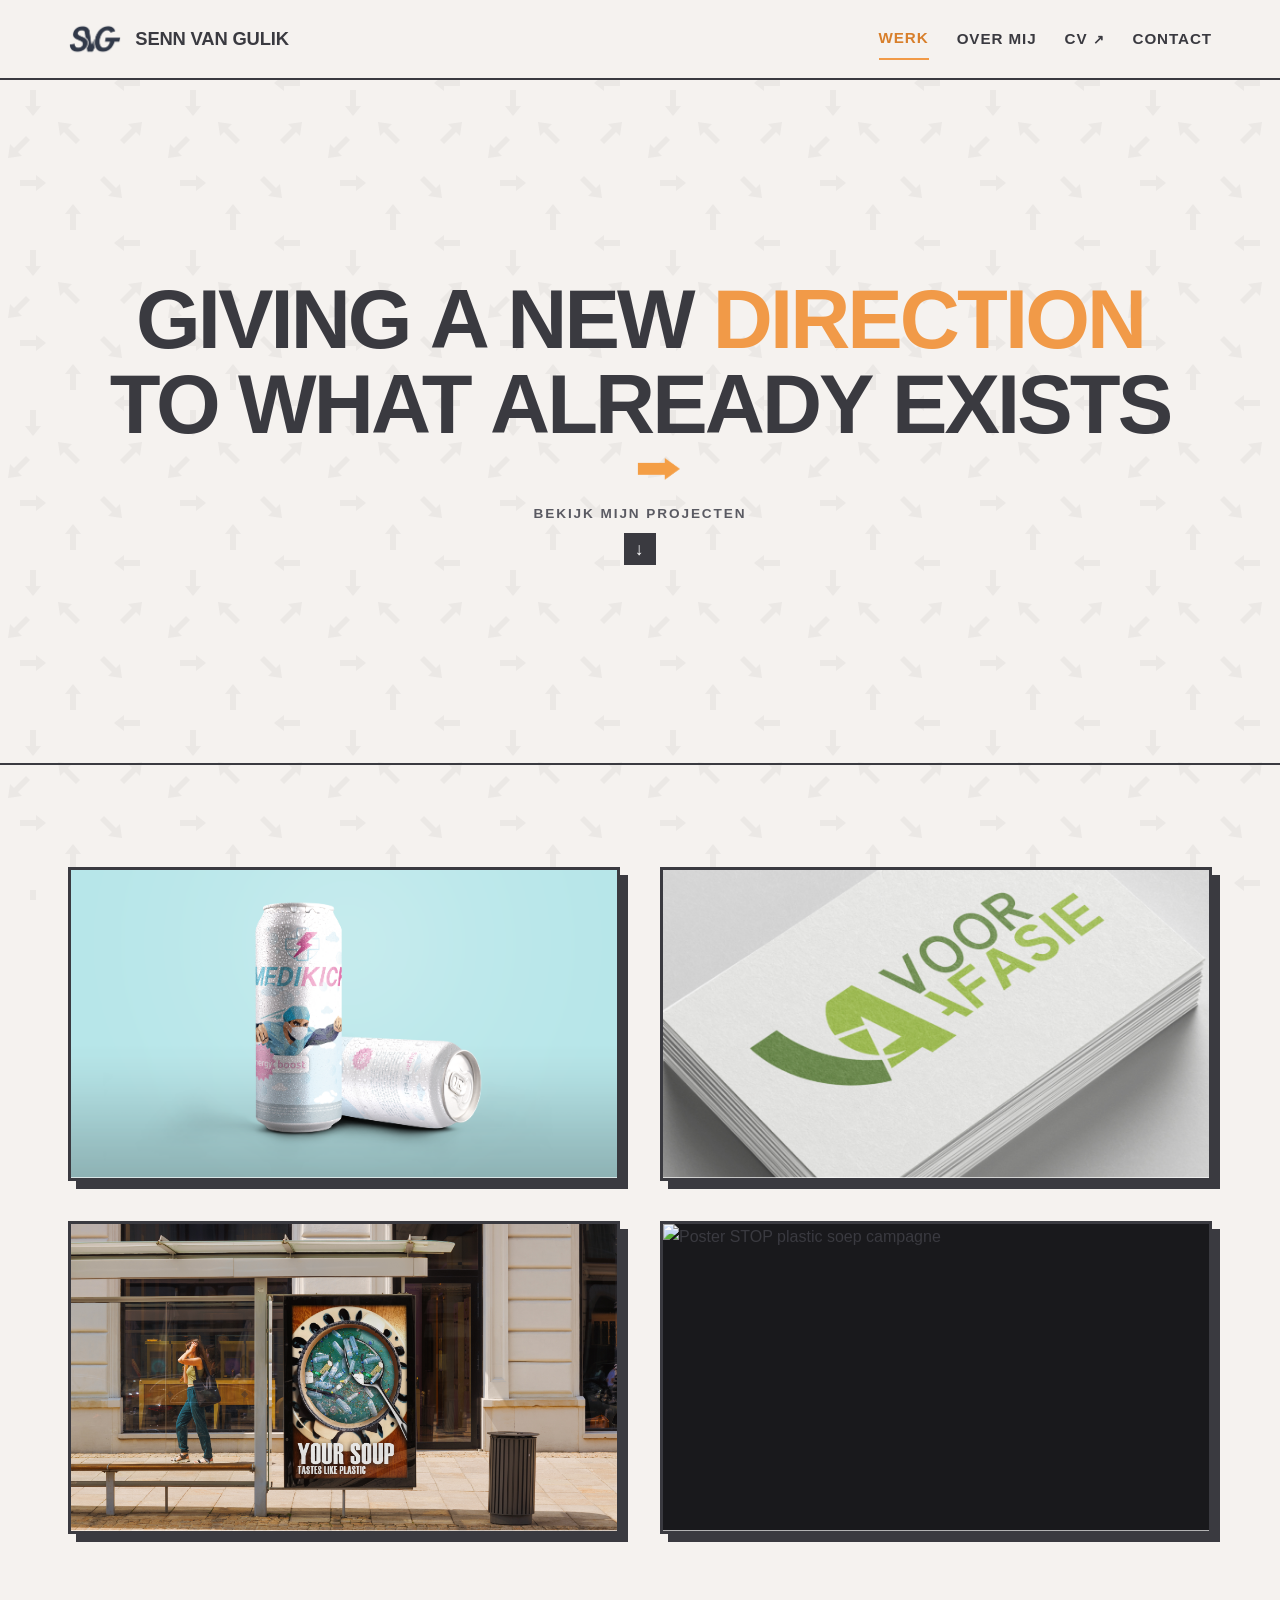
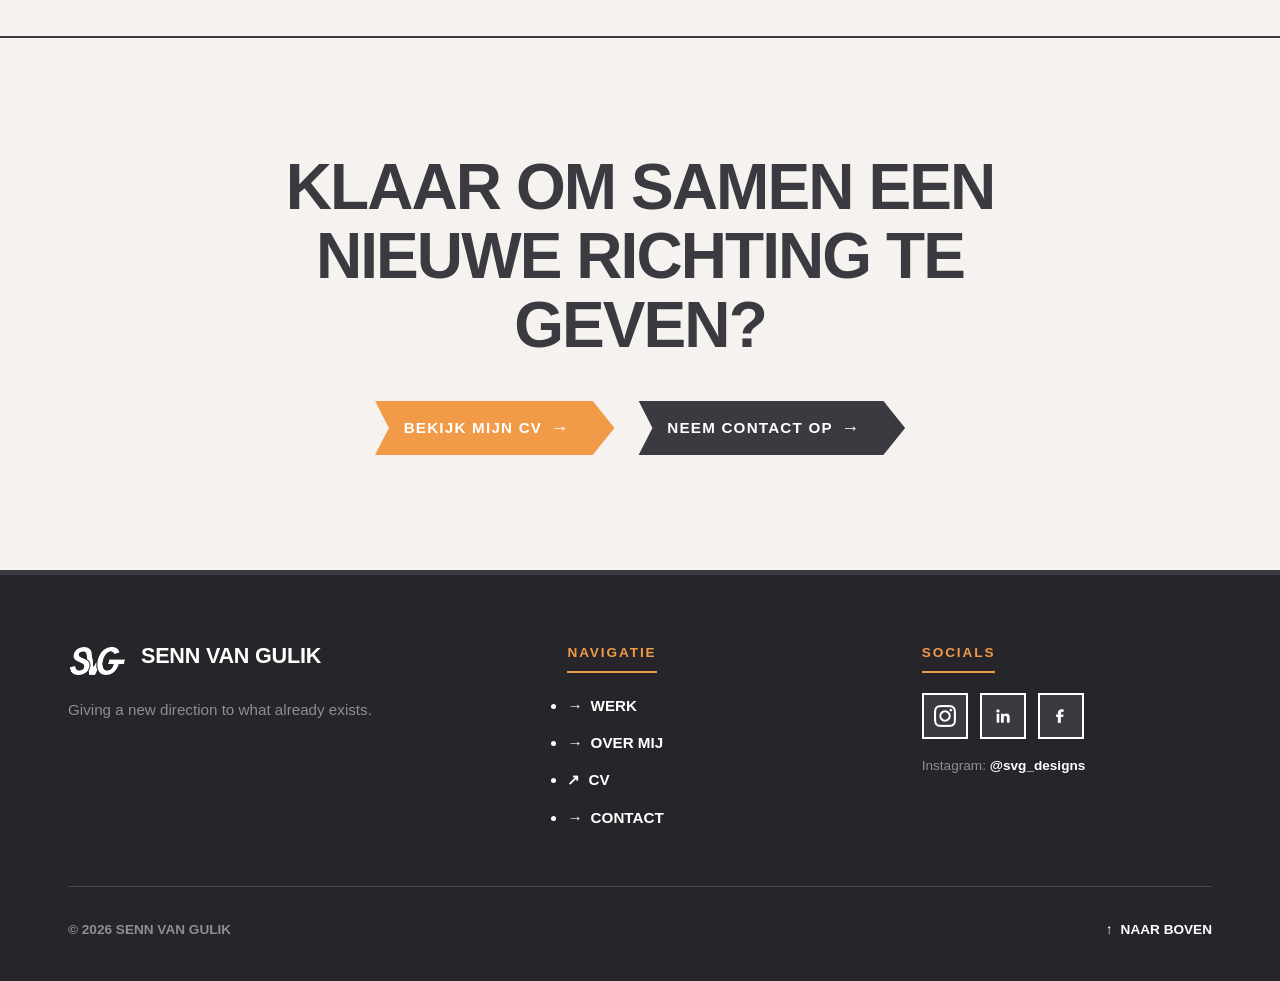
==== commit 328e7e3d: "Add files via upload" ====
--- a/index.html
+++ b/index.html
@@ -198,6 +198,46 @@
     </article>
     <!-- EINDE PROJECT 3 -->
 
+
+    <!-- START PROJECT 4 -->
+    <article class="project-stage-card">
+
+      <div class="project-visual-column">
+        <img 
+          src="Images/Projects/1april Campagne/MAIN.jpg" 
+          alt="Poster STOP plastic soep campagne" 
+          class="project-visual-img"
+        >
+
+        <div class="project-overlay">
+
+          <div class="project-overlay-content">
+            <div class="project-overlay-info">
+
+              <h2 class="project-display-title">
+                1 April Campagne
+              </h2>
+
+              <div class="project-tags-list">
+                <span class="tag-brick">Photoshop</span>
+                <span class="tag-brick">Illustrator</span>
+                <span class="tag-brick">Branding</span>
+                <span class="tag-brick">verpakkingsontwerp</span>
+              </div>
+
+            </div>
+
+            <a href="project 1april Campagne.html" class="btn-arrow-shape btn-arrow-orange">
+              <span class="fefef">→</span>
+            </a>
+          </div>
+
+        </div>
+      </div>
+
+    </article>
+    <!-- EINDE PROJECT 3 -->
+
   </div>
 </section>
     
